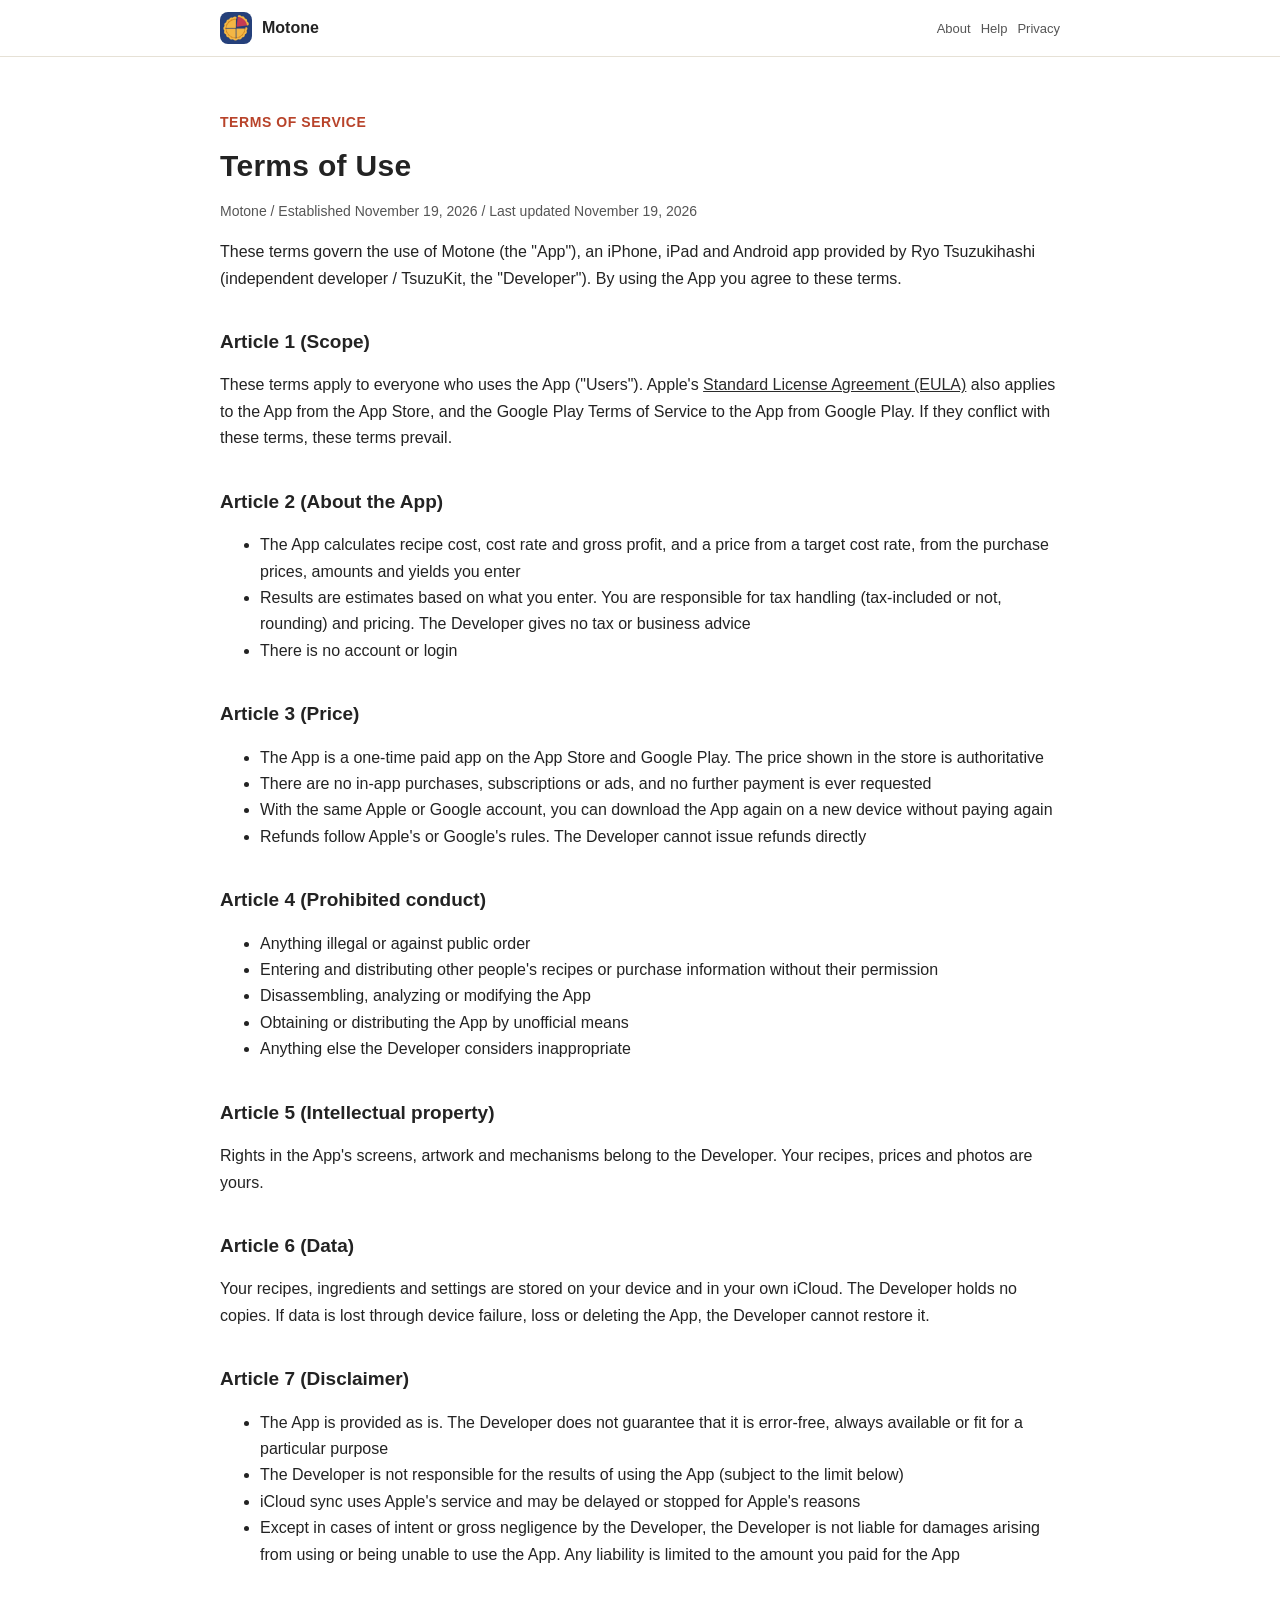
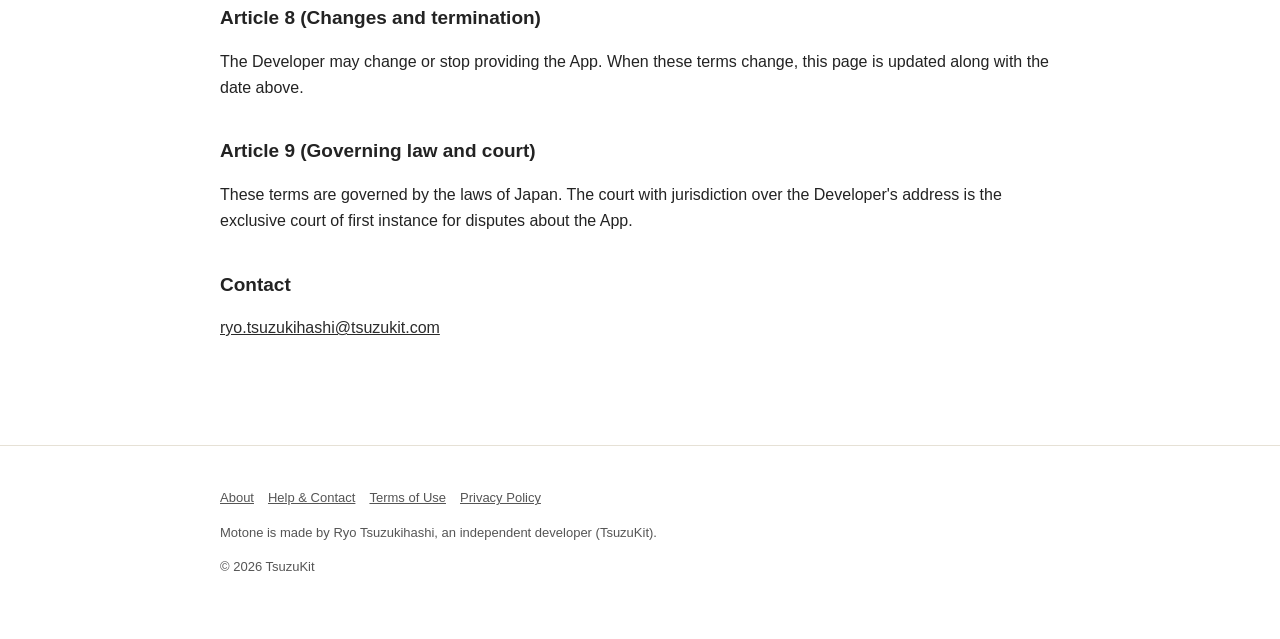
==== terms.html @ 6764153f "Motone のサイトを出す" ====
<!DOCTYPE html>
<html lang="ja" data-title-ja="利用規約 - もとね" data-title-en="Terms of Use - Motone">
<head>
<meta charset="UTF-8">
<meta name="viewport" content="width=device-width, initial-scale=1">
<script>(function(){var l=navigator.languages&&navigator.languages.length?navigator.languages:[navigator.language||"ja"],p="en";for(var i=0;i<l.length;i++){var c=String(l[i]).toLowerCase();if(c.indexOf("ja")===0){p="ja";break}if(c.indexOf("en")===0){p="en";break}}var d=document.documentElement;d.lang=p;var t=d.getAttribute("data-title-"+p);if(t){document.title=t}})();</script>
<title>利用規約 - もとね</title>
<meta name="description" content="もとねの利用規約。 / Terms of Use for Motone.">
<meta property="og:title" content="利用規約 - もとね">
<meta property="og:description" content="もとねの利用規約。">
<meta property="og:type" content="website">
<meta property="og:url" content="https://motone.tsuzukit.com/terms.html">
<meta property="og:image" content="https://motone.tsuzukit.com/assets/og.jpg">
<link rel="icon" href="assets/icon.png">
<link rel="apple-touch-icon" href="assets/icon.png">
<link rel="stylesheet" href="style.css">
</head>
<body>
<div data-l="ja" lang="ja">
<header class="site"><div class="wrap">
<a class="brand" href="./"><img src="assets/icon.png" alt="" width="32" height="32">もとね</a>
<nav class="site"><a href="./">紹介</a><a href="support.html">使い方</a><a href="privacy.html">プライバシー</a></nav>
</div></header>
<main class="wrap">
<article class="doc">
<p class="eyebrow">TERMS OF SERVICE</p>
<h1>利用規約</h1>
<p class="meta">もとね／制定日 2026年11月19日／改定日 2026年11月19日</p>
<p>この規約は、續橋涼（個人開発者 / TsuzuKit。以下「開発者」）が提供する iPhone・iPad・Android アプリ「もとね」（以下「本アプリ」）を使うときの決まりです。本アプリを使った時点で、この規約に同意したものとします。</p>
<h2>第1条（適用）</h2>
<p>この規約は、本アプリを使うすべての方（以下「利用者」）に適用されます。App Store から入れた本アプリには、Apple が定める<a href="https://www.apple.com/legal/internet-services/itunes/dev/stdeula/">標準のライセンス契約（EULA）</a>も、Google Play から入れた本アプリには Google Play の利用規約も、あわせて適用されます。この規約とそれらが食い違うときは、この規約を優先します。</p>
<h2>第2条（本アプリについて）</h2>
<ul>
<li>本アプリは、利用者が入れた仕入れ値・量・歩留まりから、レシピの原価・原価率・粗利と、目標の原価率からの売価を計算するための道具です</li>
<li>計算の結果は、利用者が入れた値にもとづく目安です。税の扱い（税込・税抜・端数の処理）や値付けは、利用者の責任で決めてください。開発者は税や経営の助言をしません</li>
<li>アカウント登録やログインはありません</li>
</ul>
<h2>第3条（料金）</h2>
<ul>
<li>本アプリは、App Store・Google Play で購入する買い切りの有料アプリです。価格はストアに表示されるものが正です</li>
<li>アプリ内課金、サブスクリプション、広告はありません。購入したあとに追加の支払いを求めることはありません</li>
<li>同じ Apple アカウント・Google アカウントであれば、機種変更やアプリの入れ直しのときに、もう一度お支払いいただかずにダウンロードできます</li>
<li>返金は Apple・Google の規定に従います。開発者が直接返金することはできません</li>
</ul>
<h2>第4条（禁止事項）</h2>
<p>本アプリを使うとき、次のことをしてはいけません。</p>
<ul>
<li>法令や公序良俗に反すること</li>
<li>他人のレシピや仕入れの情報を、その人の許しなく入れて人に配ること</li>
<li>本アプリを分解・解析・改変すること</li>
<li>本アプリを正規の方法以外で入手したり、配ったりすること</li>
<li>そのほか、開発者が不適切と判断すること</li>
</ul>
<h2>第5条（知的財産）</h2>
<p>本アプリの画面・絵・仕組みについての権利は、開発者にあります。利用者が入れたレシピ・値段・写真は、利用者のものです。</p>
<h2>第6条（データ）</h2>
<p>レシピ・材料・設定は、利用者の端末と、利用者の iCloud に保存されます。開発者はその記録を持っていません。端末の故障や紛失、アプリの削除などで消えても、開発者は元に戻すことができません。</p>
<h2>第7条（免責事項）</h2>
<ul>
<li>本アプリは、そのままの状態で提供します。開発者は、本アプリに誤りがないこと、いつでも使えること、特定の目的に合うことを保証しません</li>
<li>本アプリを使った結果について、開発者は責任を負いません（下の項の上限のとおり）</li>
<li>iCloud の同期は Apple のサービスを使うため、Apple の都合で遅れたり止まったりすることがあります</li>
<li>本アプリを使ったこと、または使えなかったことで利用者や周りの人に損害が生じても、開発者に故意または重大な過失がある場合を除き、開発者は責任を負いません。責任を負う場合も、利用者が本アプリに支払った金額を上限とします</li>
</ul>
<h2>第8条（変更と終了）</h2>
<p>開発者は、本アプリの内容を変えること、提供を終えることがあります。この規約を変えるときは、このページを書きかえ、上の改定日を新しくします。</p>
<h2>第9条（準拠法と裁判所）</h2>
<p>この規約は日本法に従います。本アプリについての争いは、開発者の住所地を管轄する裁判所を、第一審の専属的な合意管轄裁判所とします。</p>
<h2>お問い合わせ</h2>
<p><a href="mailto:ryo.tsuzukihashi@tsuzukit.com">ryo.tsuzukihashi@tsuzukit.com</a></p>
</article>
</main>
<footer class="site"><div class="wrap">
<p><a href="./">紹介</a><a href="support.html">使い方とお問い合わせ</a><a href="terms.html">利用規約</a><a href="privacy.html">プライバシーポリシー</a></p>
<p>もとねは、個人開発者の續橋涼（TsuzuKit）が作っているアプリです。</p>
<p>© 2026 TsuzuKit</p>
</div></footer>
</div>
<div data-l="en" lang="en">
<header class="site"><div class="wrap">
<a class="brand" href="./"><img src="assets/icon.png" alt="" width="32" height="32">Motone</a>
<nav class="site"><a href="./">About</a><a href="support.html">Help</a><a href="privacy.html">Privacy</a></nav>
</div></header>
<main class="wrap">
<article class="doc">
<p class="eyebrow">TERMS OF SERVICE</p>
<h1>Terms of Use</h1>
<p class="meta">Motone / Established November 19, 2026 / Last updated November 19, 2026</p>
<p>These terms govern the use of Motone (the "App"), an iPhone, iPad and Android app provided by Ryo Tsuzukihashi (independent developer / TsuzuKit, the "Developer"). By using the App you agree to these terms.</p>
<h2>Article 1 (Scope)</h2>
<p>These terms apply to everyone who uses the App ("Users"). Apple's <a href="https://www.apple.com/legal/internet-services/itunes/dev/stdeula/">Standard License Agreement (EULA)</a> also applies to the App from the App Store, and the Google Play Terms of Service to the App from Google Play. If they conflict with these terms, these terms prevail.</p>
<h2>Article 2 (About the App)</h2>
<ul>
<li>The App calculates recipe cost, cost rate and gross profit, and a price from a target cost rate, from the purchase prices, amounts and yields you enter</li>
<li>Results are estimates based on what you enter. You are responsible for tax handling (tax-included or not, rounding) and pricing. The Developer gives no tax or business advice</li>
<li>There is no account or login</li>
</ul>
<h2>Article 3 (Price)</h2>
<ul>
<li>The App is a one-time paid app on the App Store and Google Play. The price shown in the store is authoritative</li>
<li>There are no in-app purchases, subscriptions or ads, and no further payment is ever requested</li>
<li>With the same Apple or Google account, you can download the App again on a new device without paying again</li>
<li>Refunds follow Apple's or Google's rules. The Developer cannot issue refunds directly</li>
</ul>
<h2>Article 4 (Prohibited conduct)</h2>
<ul>
<li>Anything illegal or against public order</li>
<li>Entering and distributing other people's recipes or purchase information without their permission</li>
<li>Disassembling, analyzing or modifying the App</li>
<li>Obtaining or distributing the App by unofficial means</li>
<li>Anything else the Developer considers inappropriate</li>
</ul>
<h2>Article 5 (Intellectual property)</h2>
<p>Rights in the App's screens, artwork and mechanisms belong to the Developer. Your recipes, prices and photos are yours.</p>
<h2>Article 6 (Data)</h2>
<p>Your recipes, ingredients and settings are stored on your device and in your own iCloud. The Developer holds no copies. If data is lost through device failure, loss or deleting the App, the Developer cannot restore it.</p>
<h2>Article 7 (Disclaimer)</h2>
<ul>
<li>The App is provided as is. The Developer does not guarantee that it is error-free, always available or fit for a particular purpose</li>
<li>The Developer is not responsible for the results of using the App (subject to the limit below)</li>
<li>iCloud sync uses Apple's service and may be delayed or stopped for Apple's reasons</li>
<li>Except in cases of intent or gross negligence by the Developer, the Developer is not liable for damages arising from using or being unable to use the App. Any liability is limited to the amount you paid for the App</li>
</ul>
<h2>Article 8 (Changes and termination)</h2>
<p>The Developer may change or stop providing the App. When these terms change, this page is updated along with the date above.</p>
<h2>Article 9 (Governing law and court)</h2>
<p>These terms are governed by the laws of Japan. The court with jurisdiction over the Developer's address is the exclusive court of first instance for disputes about the App.</p>
<h2>Contact</h2>
<p><a href="mailto:ryo.tsuzukihashi@tsuzukit.com">ryo.tsuzukihashi@tsuzukit.com</a></p>
</article>
</main>
<footer class="site"><div class="wrap">
<p><a href="./">About</a><a href="support.html">Help & Contact</a><a href="terms.html">Terms of Use</a><a href="privacy.html">Privacy Policy</a></p>
<p>Motone is made by Ryo Tsuzukihashi, an independent developer (TsuzuKit).</p>
<p>© 2026 TsuzuKit</p>
</div></footer>
</div>
</body>
</html>
---- style.css ----
/* もとね — 白い地・墨の文字・朱の差し色（白の上で 4.5:1 以上） */
:root {
  --paper: #ffffff; --card: #fbf7ee; --ink: #232323; --sub: #555555; --line: #e6e1d6;
  --vermilion: #b8432a; --vermilion-soft: #fbe7e1; --navy: #2b2b2b; --correct: #3f7a33;
}
@media (prefers-color-scheme: dark) {
  :root { --paper: #121418; --card: #1b1e24; --ink: #eef0f4; --sub: #b4b9c4; --line: #2a2f38;
    --vermilion: #ffd45c; --vermilion-soft: #2a2618; --navy: #ffd45c; --correct: #9fd08c; }
}
* { box-sizing: border-box; }
html { -webkit-text-size-adjust: 100%; }
body { margin: 0; background: var(--paper); color: var(--ink); line-height: 1.8;
  font-family: -apple-system, BlinkMacSystemFont, "Hiragino Sans", "Hiragino Kaku Gothic ProN", "Noto Sans JP", sans-serif; }
a { color: var(--navy); }
.wrap { max-width: 880px; margin: 0 auto; padding: 0 20px; }
header.site { border-bottom: 1px solid var(--line); background: var(--paper); position: sticky; top: 0; z-index: 5; }
header.site .wrap { display: flex; align-items: center; gap: 16px; min-height: 56px; }
.brand { display: flex; align-items: center; gap: 10px; font-weight: 800; text-decoration: none; color: var(--ink); margin-right: auto; }
.brand img { width: 32px; height: 32px; border-radius: 8px; }
nav.site a { font-size: 14px; text-decoration: none; color: var(--sub); margin-left: 14px; white-space: nowrap; }
nav.site a:hover { color: var(--ink); }
.hero { padding: 56px 0 40px; display: grid; gap: 32px; align-items: center; }
@media (min-width: 760px) { .hero { grid-template-columns: 1.1fr 0.9fr; } }
.eyebrow { color: var(--vermilion); font-weight: 700; font-size: 14px; letter-spacing: 0.04em; }
h1 { font-size: clamp(30px, 6vw, 46px); line-height: 1.35; margin: 8px 0 16px; letter-spacing: 0.01em; }
h2 { font-size: 24px; margin: 56px 0 16px; line-height: 1.5; }
h3 { font-size: 17px; margin: 0 0 6px; }
.lead { font-size: 17px; color: var(--sub); }
.cta { display: inline-block; margin-top: 20px; background: var(--vermilion); color: #ffffff; font-weight: 700; text-decoration: none;
  padding: 14px 26px; border-radius: 16px; }
.note { font-size: 13px; color: var(--sub); }
.hero img { width: 100%; max-width: 320px; height: auto; justify-self: center; }
.grid { display: grid; gap: 14px; }
@media (min-width: 700px) { .grid.two { grid-template-columns: 1fr 1fr; } .grid.three { grid-template-columns: repeat(3, 1fr); } }
.card { background: var(--card); border: 1px solid var(--line); border-radius: 18px; padding: 20px; }
.card.em { background: var(--vermilion-soft); border-color: transparent; }
.steps { counter-reset: step; }
.steps .card { position: relative; padding-left: 62px; }
.steps .card::before { counter-increment: step; content: counter(step); position: absolute; left: 18px; top: 18px; width: 32px; height: 32px;
  border-radius: 50%; border: 2.5px solid var(--vermilion); color: var(--vermilion); font-weight: 800; display: grid; place-items: center; }
table { width: 100%; border-collapse: collapse; background: var(--card); border: 1px solid var(--line); border-radius: 14px; overflow: hidden; }
th, td { text-align: left; padding: 12px 14px; border-bottom: 1px solid var(--line); vertical-align: top; font-size: 15px; }
th { width: 34%; color: var(--sub); font-weight: 600; }
tr:last-child th, tr:last-child td { border-bottom: none; }
.doc { padding: 40px 0 24px; }
.doc h1 { font-size: 30px; }
.doc h2 { font-size: 19px; margin: 36px 0 10px; }
.doc .meta { color: var(--sub); font-size: 14px; }
.doc .summary { background: var(--vermilion-soft); border-radius: 16px; padding: 18px 20px; margin: 20px 0; }
details { background: var(--card); border: 1px solid var(--line); border-radius: 14px; padding: 14px 18px; }
details + details { margin-top: 10px; }
summary { font-weight: 700; cursor: pointer; }
footer.site { border-top: 1px solid var(--line); margin-top: 64px; padding: 28px 0 48px; color: var(--sub); font-size: 13px; }
footer.site a { color: var(--sub); margin-right: 14px; }
.qid { font-family: ui-monospace, SFMono-Regular, Menlo, monospace; background: var(--card); border: 1px solid var(--line);
  border-radius: 8px; padding: 2px 8px; }
/* 端末の言語に合うほうだけ見せる（build.py が両方を1ページに入れる） */
html[lang="ja"] [data-l="en"], html[lang="en"] [data-l="ja"] { display: none; }
[lang="en"] { line-height: 1.65; }
[lang="en"] h1 { line-height: 1.2; }
[lang="en"] nav.site a { font-size: 13px; margin-left: 10px; }
@media (max-width: 480px) { nav.site a { font-size: 12px; margin-left: 8px; } header.site .wrap { gap: 4px; } .brand { gap: 7px; font-size: 15px; } }
.brand { white-space: nowrap; flex-shrink: 0; }
/* 幅の狭い画面では、上の帯の「紹介」を出さない（左のアプリ名が同じ行き先） */
@media (max-width: 480px) { nav.site a:first-child { display: none; } }
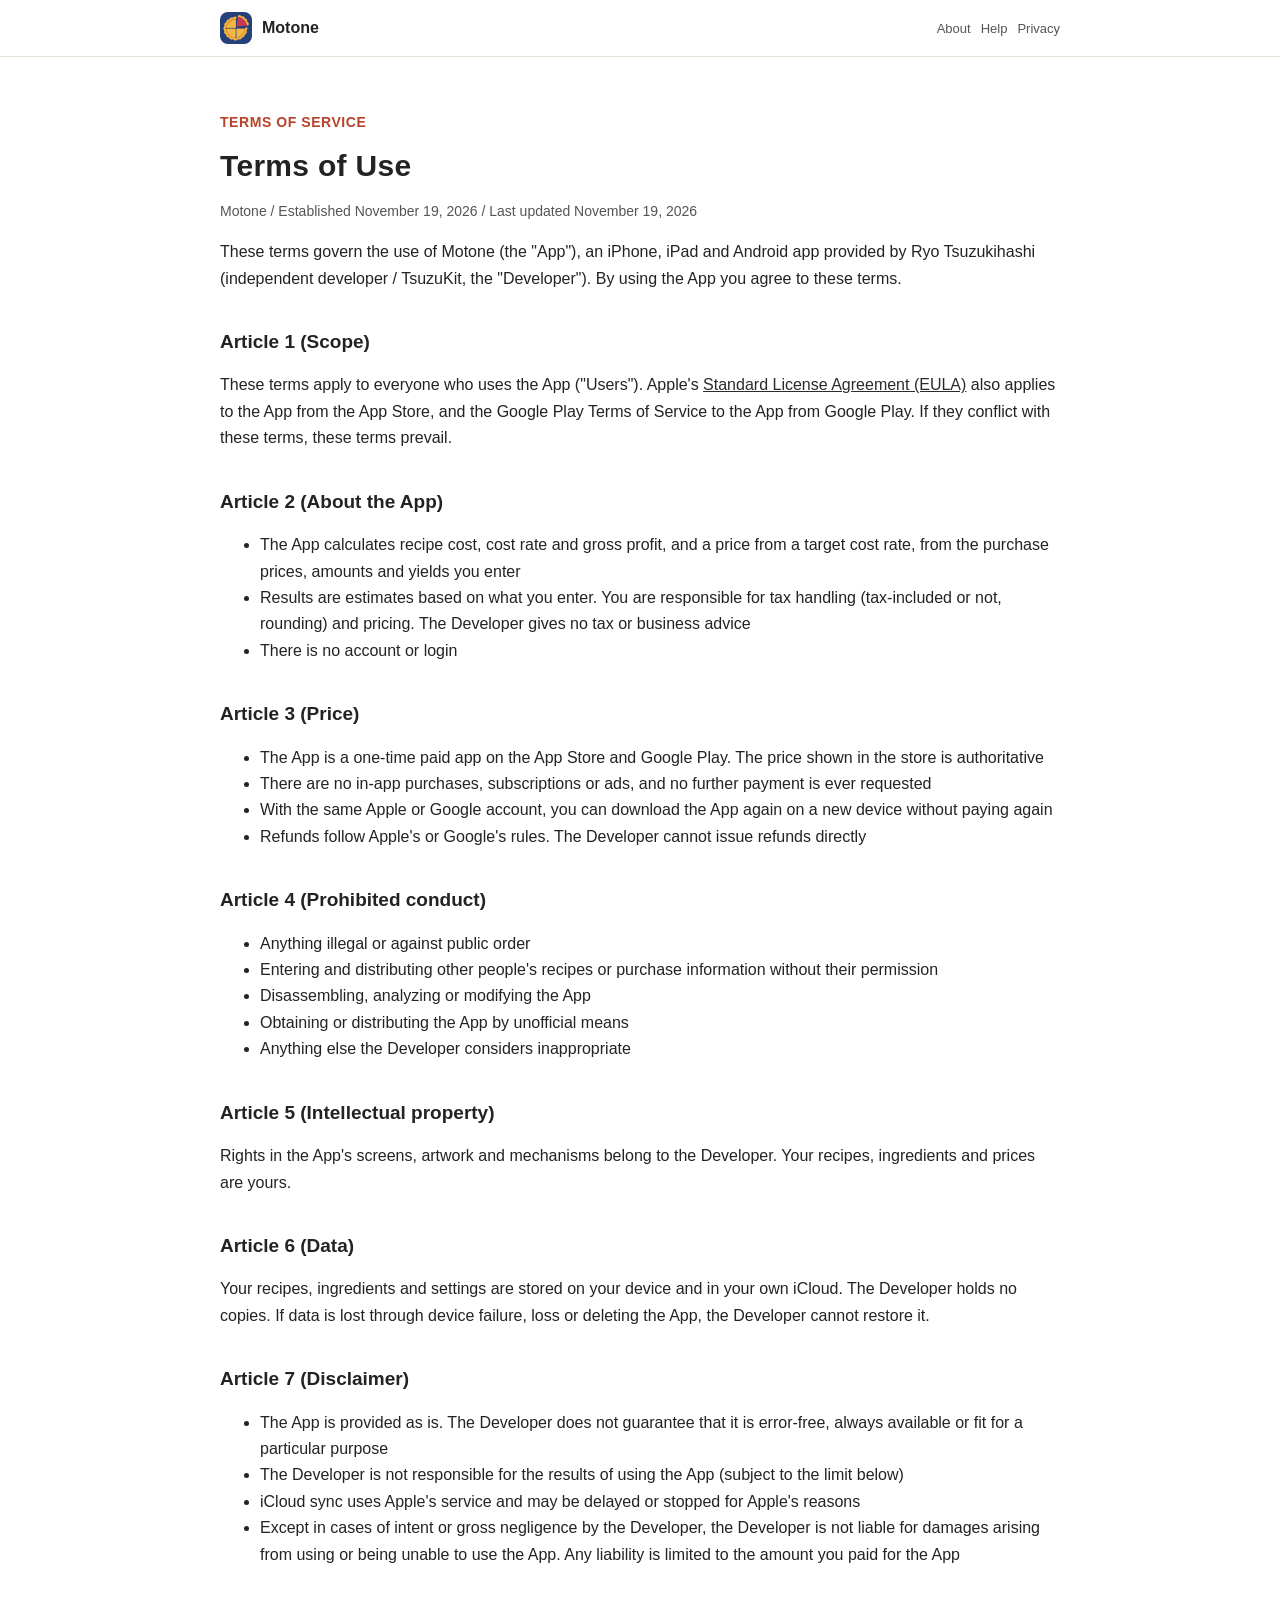
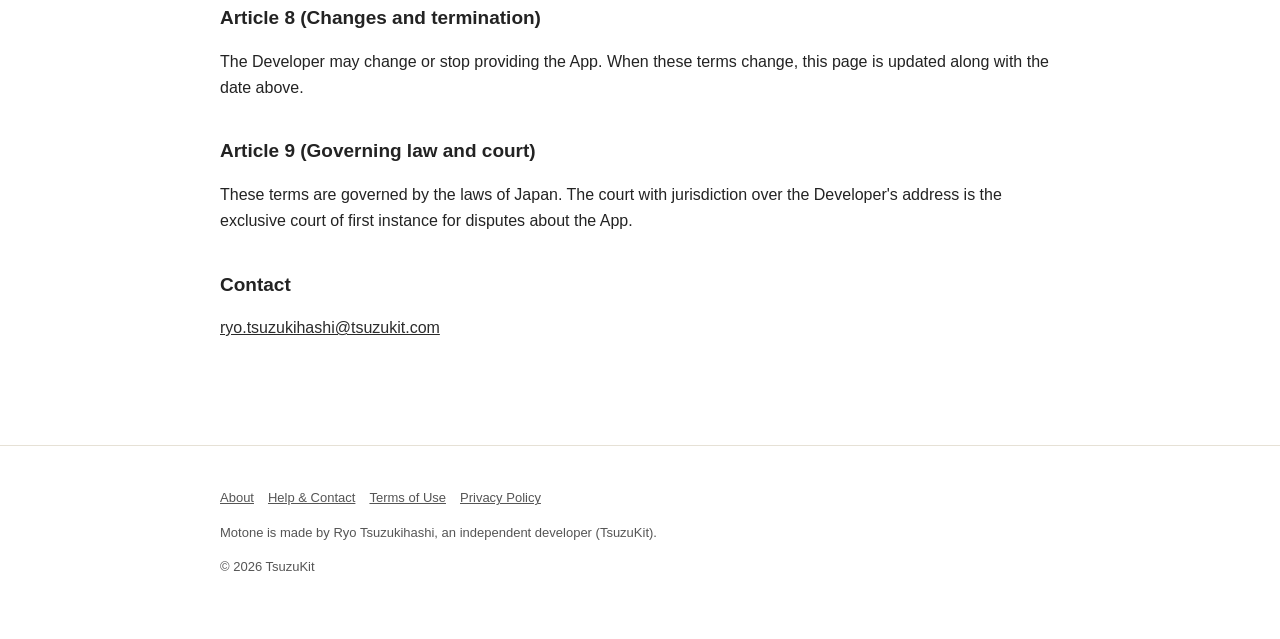
==== commit 43e1c7bd: "プライバシーと規約から、作っていないレシピの写真の行を外す" ====
--- a/terms.html
+++ b/terms.html
@@ -52,7 +52,7 @@
 <li>そのほか、開発者が不適切と判断すること</li>
 </ul>
 <h2>第5条（知的財産）</h2>
-<p>本アプリの画面・絵・仕組みについての権利は、開発者にあります。利用者が入れたレシピ・値段・写真は、利用者のものです。</p>
+<p>本アプリの画面・絵・仕組みについての権利は、開発者にあります。利用者が入れたレシピ・材料・値段は、利用者のものです。</p>
 <h2>第6条（データ）</h2>
 <p>レシピ・材料・設定は、利用者の端末と、利用者の iCloud に保存されます。開発者はその記録を持っていません。端末の故障や紛失、アプリの削除などで消えても、開発者は元に戻すことができません。</p>
 <h2>第7条（免責事項）</h2>
@@ -111,7 +111,7 @@
 <li>Anything else the Developer considers inappropriate</li>
 </ul>
 <h2>Article 5 (Intellectual property)</h2>
-<p>Rights in the App's screens, artwork and mechanisms belong to the Developer. Your recipes, prices and photos are yours.</p>
+<p>Rights in the App's screens, artwork and mechanisms belong to the Developer. Your recipes, ingredients and prices are yours.</p>
 <h2>Article 6 (Data)</h2>
 <p>Your recipes, ingredients and settings are stored on your device and in your own iCloud. The Developer holds no copies. If data is lost through device failure, loss or deleting the App, the Developer cannot restore it.</p>
 <h2>Article 7 (Disclaimer)</h2>
